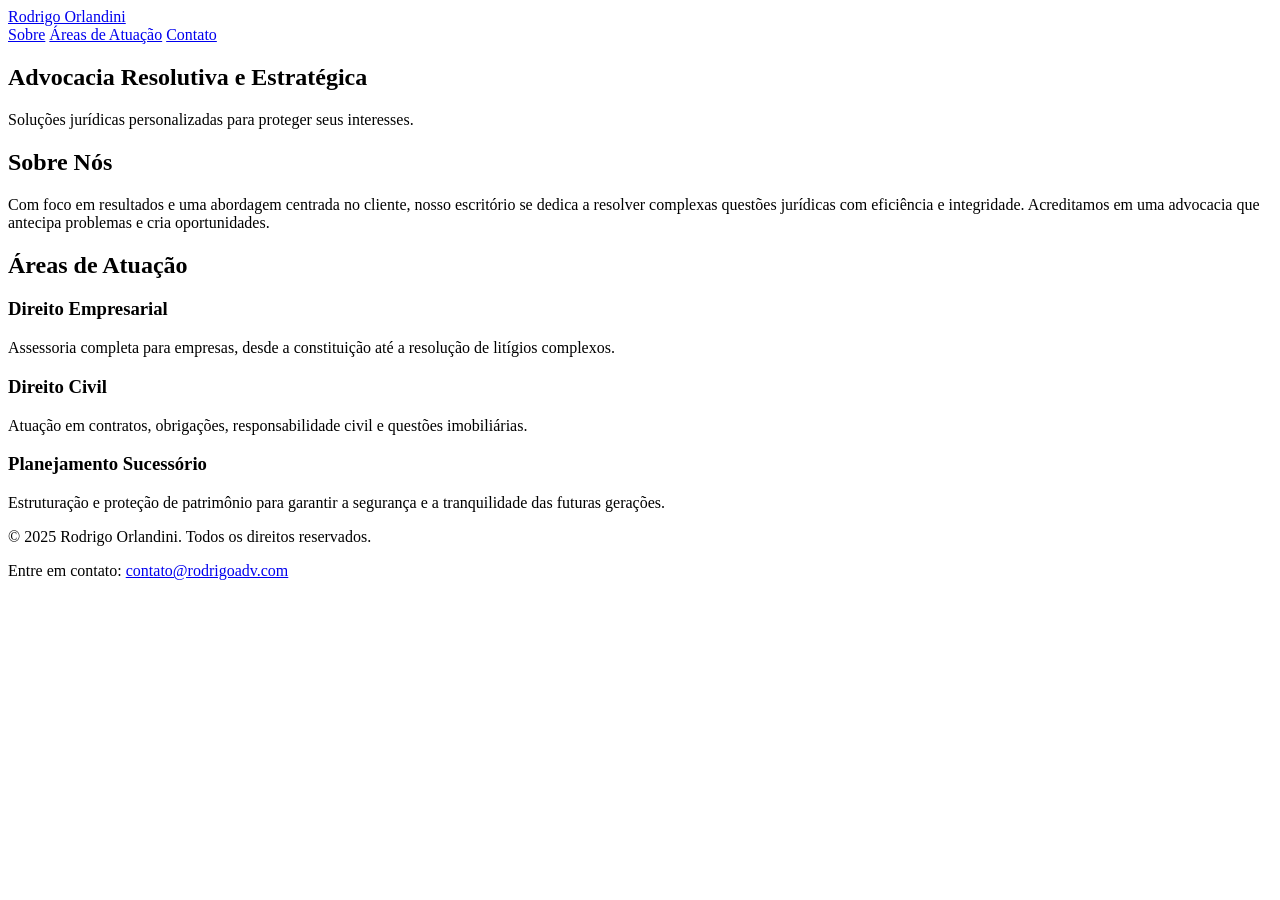
==== index.html @ 46309e1f "Versão 2.0: Novo site profissional estático" ====
<!DOCTYPE html>
<html lang="pt-BR">
<head>
    <meta charset="UTF-8">
    <meta name="viewport" content="width=device-width, initial-scale=1.0">
    <title>Rodrigo Orlandini - Advocacia Resolutiva</title>
    <link rel="preconnect" href="https://fonts.googleapis.com">
    <link rel="preconnect" href="https://fonts.gstatic.com" crossorigin>
    <link href="https://fonts.googleapis.com/css2?family=Lora:wght@400;700&family=Open+Sans:wght@400;600&display=swap" rel="stylesheet">
    <link rel="stylesheet" href="style.css">
</head>
<body>

    <header class="header">
        <div class="container">
            <a href="#" class="logo">Rodrigo Orlandini</a>
            <nav class="main-nav">
                <a href="#sobre">Sobre</a>
                <a href="#areas">Áreas de Atuação</a>
                <a href="#contato">Contato</a>
            </nav>
        </div>
    </header>

    <main>
        <section class="hero">
            <div class="container">
                <h1>Advocacia Resolutiva e Estratégica</h1>
                <p>Soluções jurídicas personalizadas para proteger seus interesses.</p>
            </div>
        </section>

        <section id="sobre" class="content-section">
            <div class="container">
                <h2>Sobre Nós</h2>
                <p>Com foco em resultados e uma abordagem centrada no cliente, nosso escritório se dedica a resolver complexas questões jurídicas com eficiência e integridade. Acreditamos em uma advocacia que antecipa problemas e cria oportunidades.</p>
            </div>
        </section>

        <section id="areas" class="content-section bg-light">
            <div class="container">
                <h2>Áreas de Atuação</h2>
                <div class="card-container">
                    <div class="card">
                        <h3>Direito Empresarial</h3>
                        <p>Assessoria completa para empresas, desde a constituição até a resolução de litígios complexos.</p>
                    </div>
                    <div class="card">
                        <h3>Direito Civil</h3>
                        <p>Atuação em contratos, obrigações, responsabilidade civil e questões imobiliárias.</p>
                    </div>
                    <div class="card">
                        <h3>Planejamento Sucessório</h3>
                        <p>Estruturação e proteção de patrimônio para garantir a segurança e a tranquilidade das futuras gerações.</p>
                    </div>
                </div>
            </div>
        </section>
    </main>

    <footer id="contato" class="footer">
        <div class="container">
            <p>&copy; 2025 Rodrigo Orlandini. Todos os direitos reservados.</p>
            <p>Entre em contato: <a href="mailto:contato@rodrigoadv.com">contato@rodrigoadv.com</a></p>
        </div>
    </footer>

    <script src="script.js"></script>
</body>
</html>
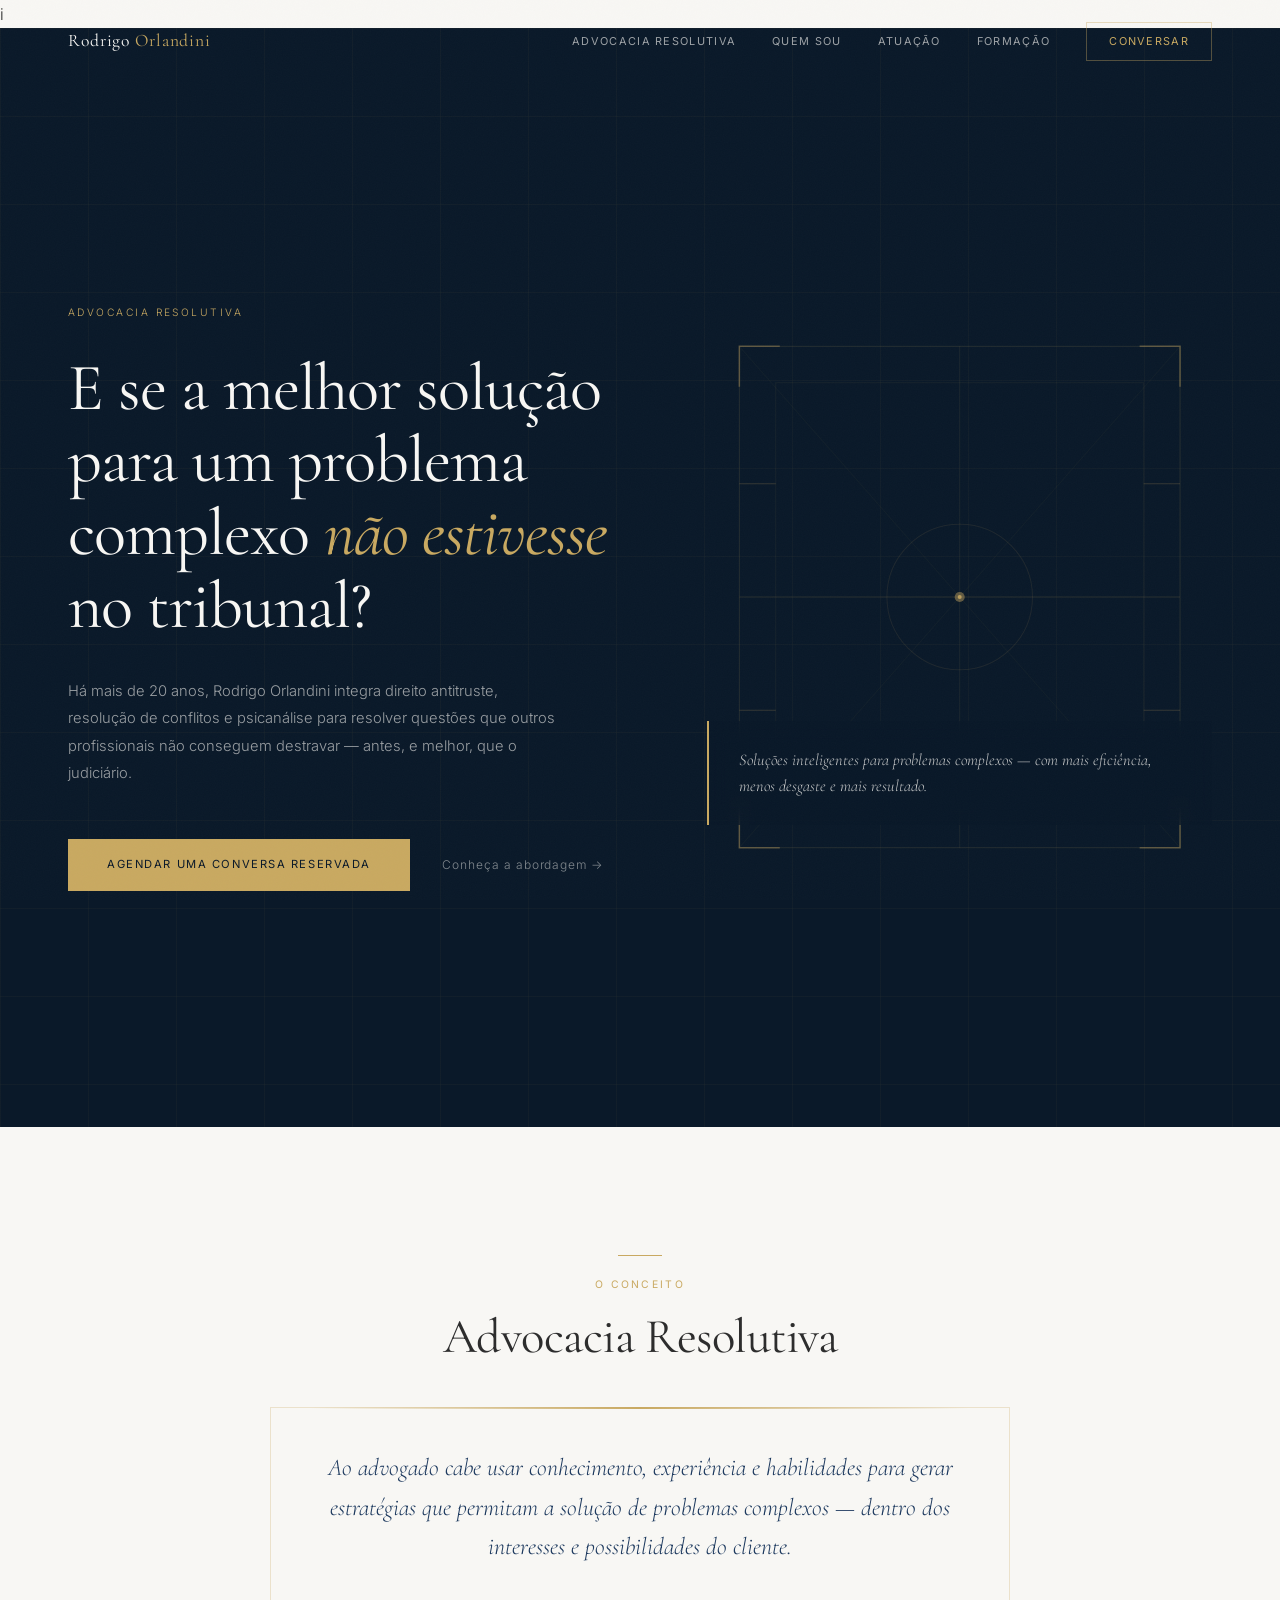
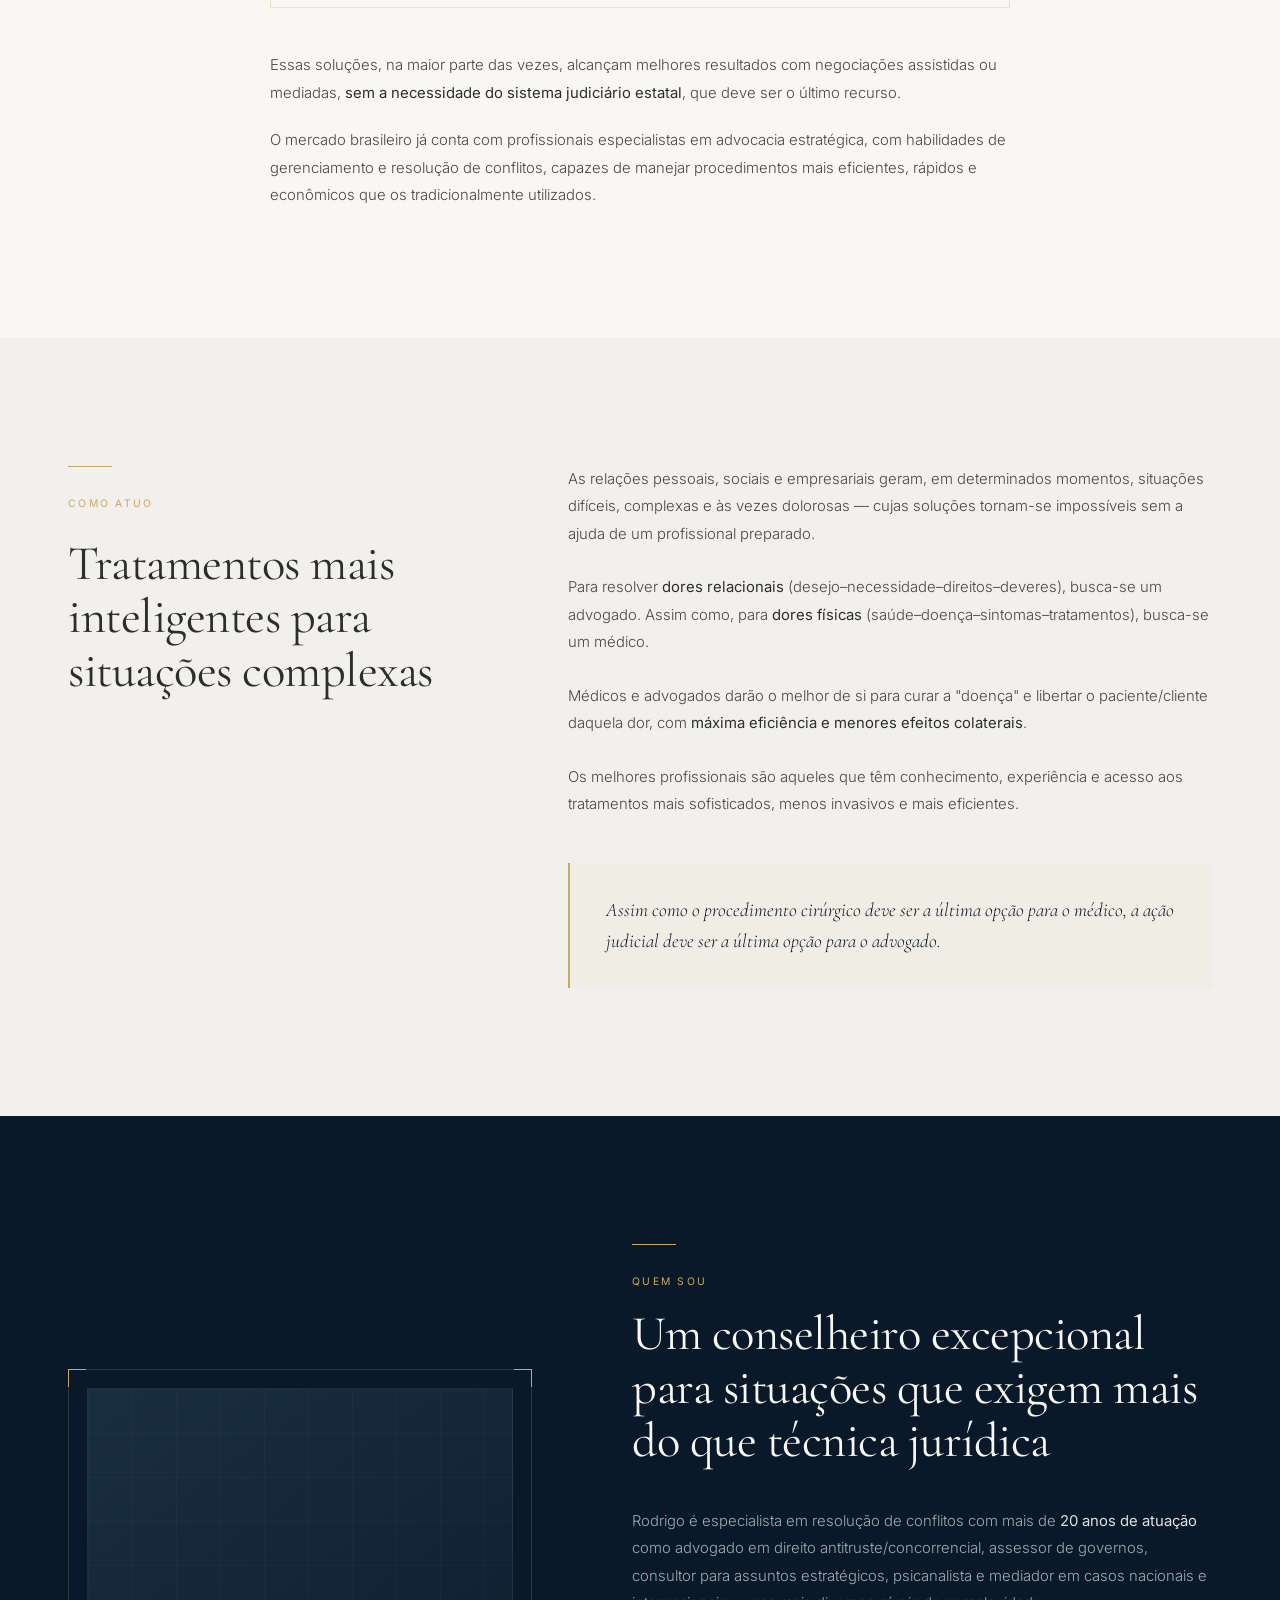
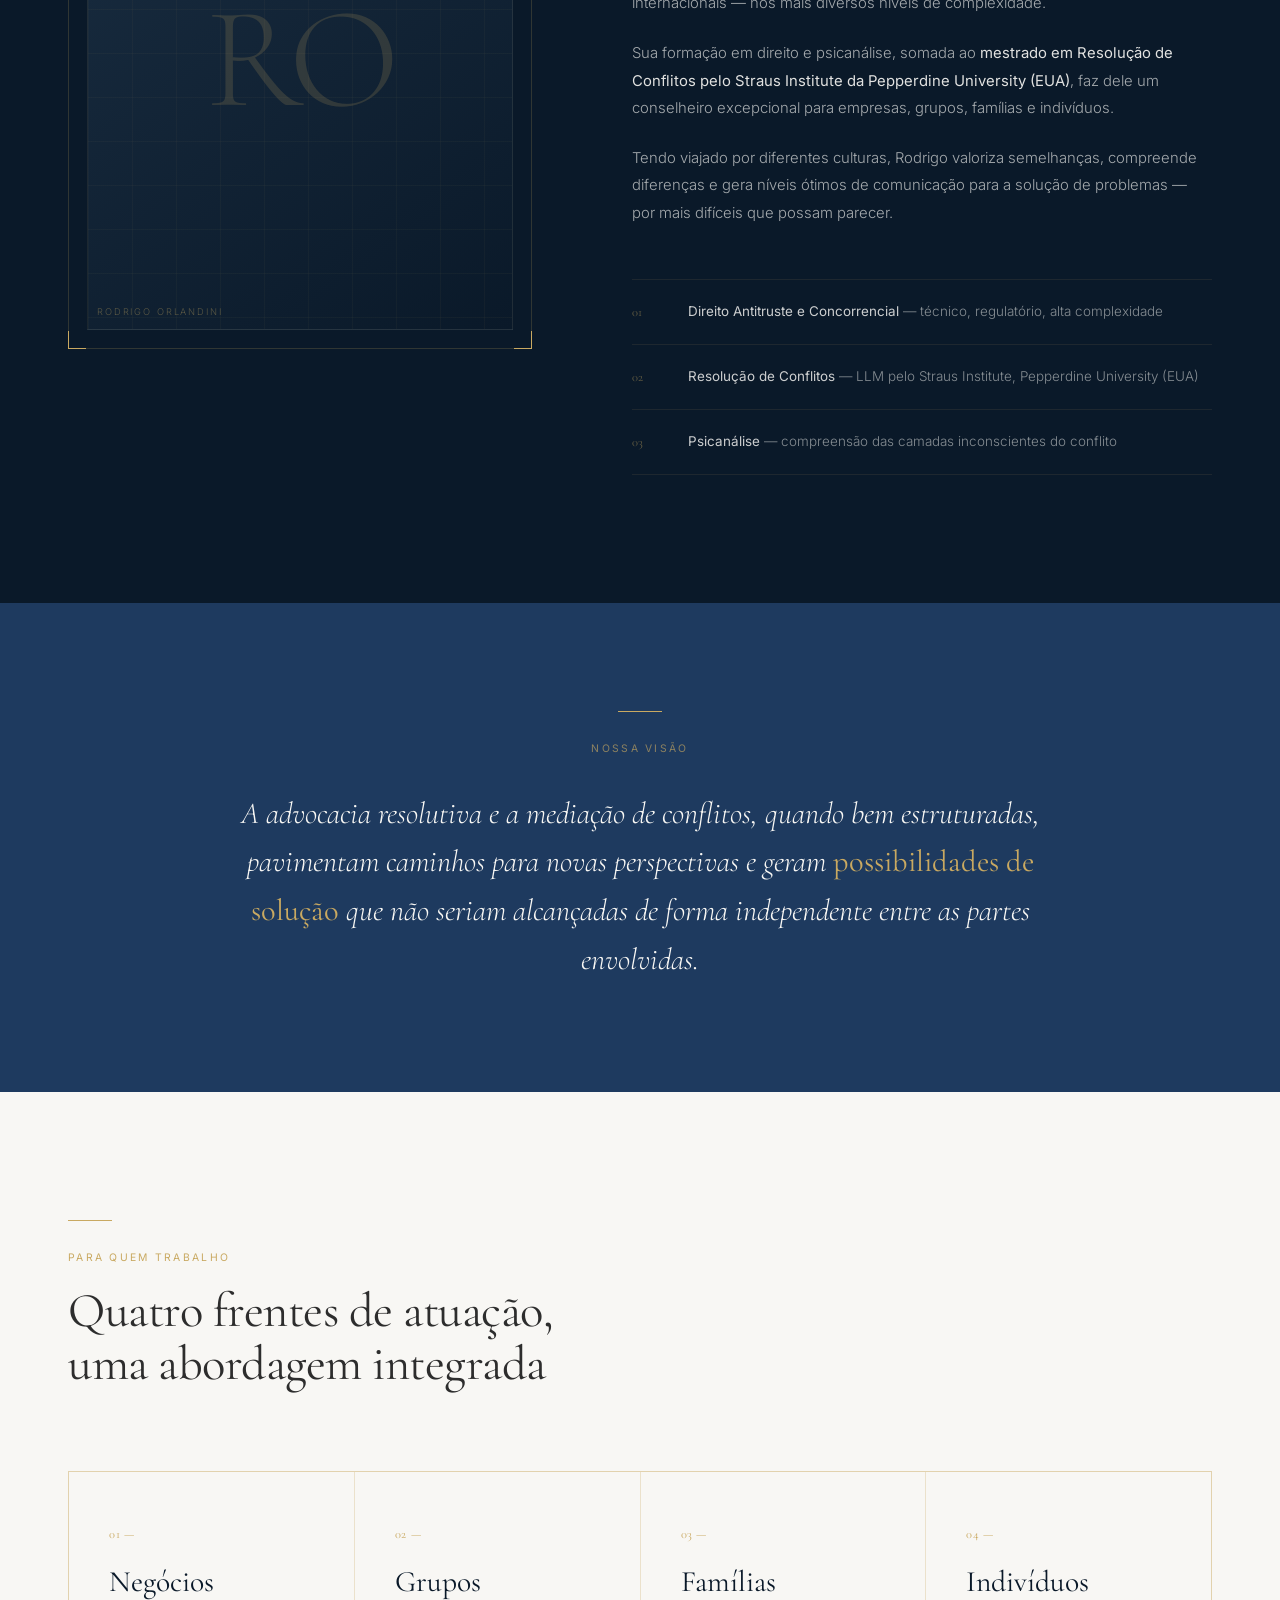
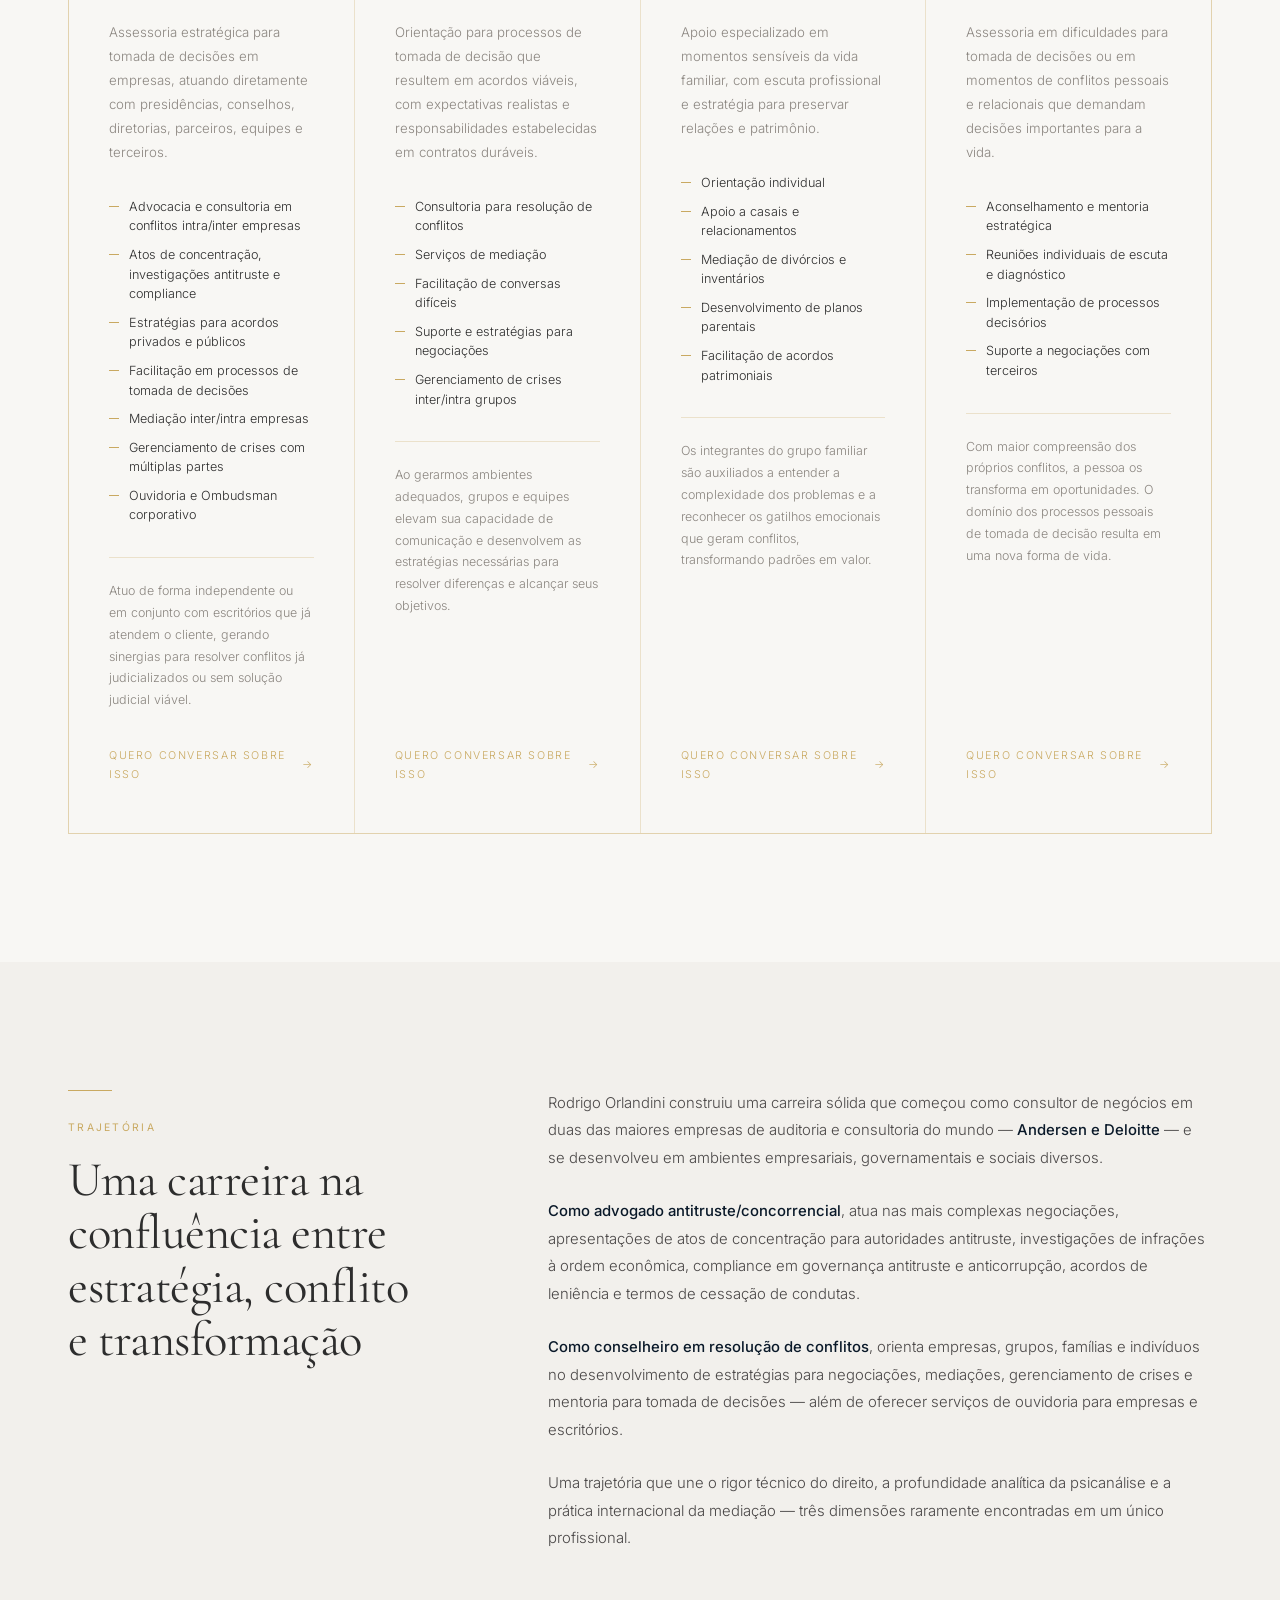
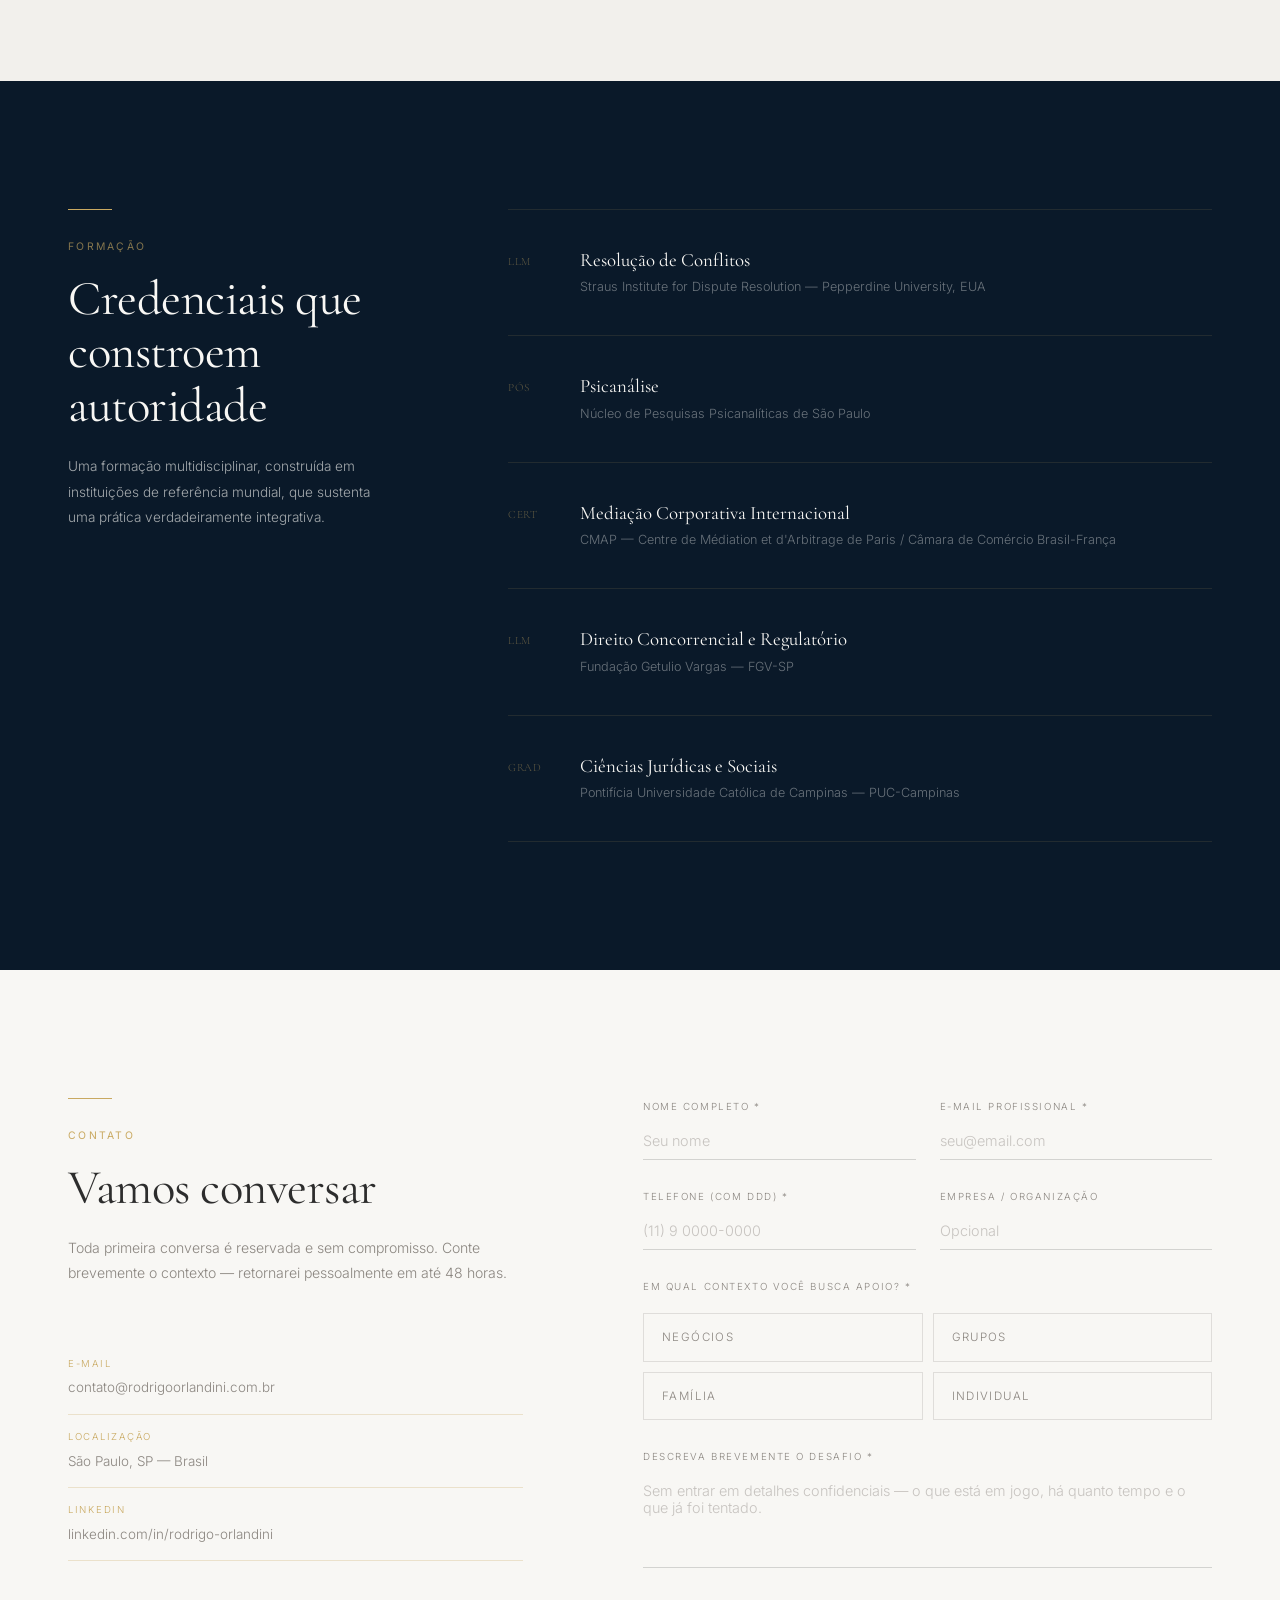
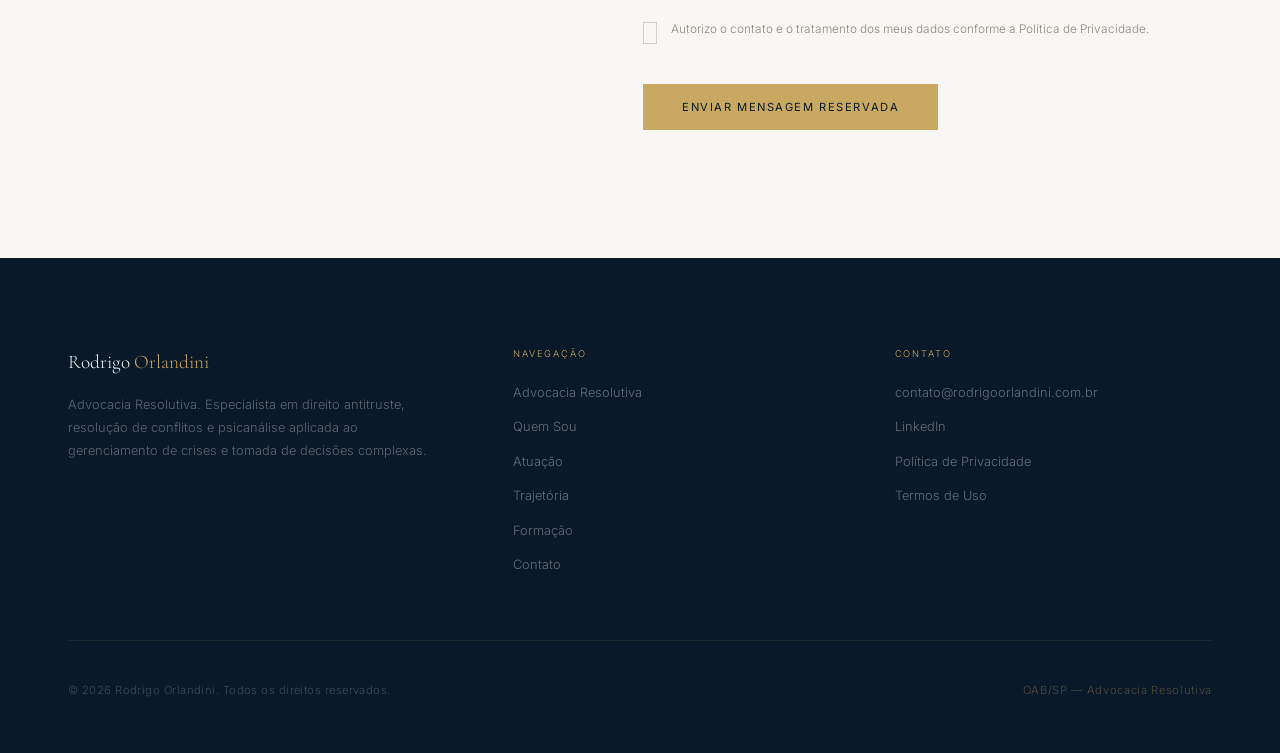
==== commit 3e9a67df: "Update and rename" ====
--- a/index.html
+++ b/index.html
@@ -1,70 +1,1545 @@
-<!DOCTYPE html>
+i<!DOCTYPE html>
 <html lang="pt-BR">
 <head>
-    <meta charset="UTF-8">
-    <meta name="viewport" content="width=device-width, initial-scale=1.0">
-    <title>Rodrigo Orlandini - Advocacia Resolutiva</title>
-    <link rel="preconnect" href="https://fonts.googleapis.com">
-    <link rel="preconnect" href="https://fonts.gstatic.com" crossorigin>
-    <link href="https://fonts.googleapis.com/css2?family=Lora:wght@400;700&family=Open+Sans:wght@400;600&display=swap" rel="stylesheet">
-    <link rel="stylesheet" href="style.css">
+  <meta charset="UTF-8" />
+  <meta name="viewport" content="width=device-width, initial-scale=1.0" />
+  <title>Rodrigo Orlandini — Advocacia Resolutiva</title>
+  <meta name="description" content="Rodrigo Orlandini integra direito antitruste, resolução de conflitos e psicanálise para resolver questões complexas — antes e melhor que o judiciário." />
+  <meta property="og:title" content="Rodrigo Orlandini — Advocacia Resolutiva" />
+  <meta property="og:description" content="Soluções inteligentes para problemas complexos — antes do judiciário, com mais eficiência, menos desgaste e mais resultado." />
+  <meta property="og:type" content="website" />
+
+  <!-- Google Fonts — Cormorant Garamond (display) + Inter (body) -->
+  <link rel="preconnect" href="https://fonts.googleapis.com" />
+  <link rel="preconnect" href="https://fonts.gstatic.com" crossorigin />
+  <link href="https://fonts.googleapis.com/css2?family=Cormorant+Garamond:ital,wght@0,300;0,400;0,500;0,600;1,300;1,400;1,500&family=Inter:wght@300;400;500&display=swap" rel="stylesheet" />
+
+  <style>
+    /* ─── TOKENS ──────────────────────────────────────────────────── */
+    :root {
+      --navy:       #0A1929;
+      --navy-mid:   #1E3A5F;
+      --navy-light: #22405a;
+      --gold:       #C9A961;
+      --gold-dim:   rgba(201,169,97,0.15);
+      --gold-border:rgba(201,169,97,0.28);
+      --off-white:  #F8F7F4;
+      --warm-white: #F2F0EC;
+      --charcoal:   #2D2D2D;
+      --ink:        #1a1a1a;
+      --stone:      #8B8680;
+      --ease:       cubic-bezier(0.25, 0.46, 0.45, 0.94);
+      --serif:      'Cormorant Garamond', 'Adobe Garamond Pro', Georgia, serif;
+      --sans:       'Inter', system-ui, -apple-system, sans-serif;
+    }
+
+    /* ─── RESET ───────────────────────────────────────────────────── */
+    *, *::before, *::after { box-sizing: border-box; margin: 0; padding: 0; }
+    html { scroll-behavior: smooth; }
+    body {
+      font-family: var(--sans);
+      font-weight: 300;
+      color: var(--charcoal);
+      background: var(--off-white);
+      line-height: 1.75;
+      -webkit-font-smoothing: antialiased;
+      -moz-osx-font-smoothing: grayscale;
+      overflow-x: hidden;
+    }
+
+    /* ─── FILM GRAIN OVERLAY ──────────────────────────────────────── */
+    body::after {
+      content: '';
+      position: fixed;
+      inset: 0;
+      pointer-events: none;
+      z-index: 9998;
+      opacity: 0.022;
+      background-image: url("data:image/svg+xml,%3Csvg xmlns='http://www.w3.org/2000/svg' width='300' height='300'%3E%3Cfilter id='n'%3E%3CfeTurbulence type='fractalNoise' baseFrequency='0.85' numOctaves='4' stitchTiles='stitch'/%3E%3C/filter%3E%3Crect width='100%25' height='100%25' filter='url(%23n)'/%3E%3C/svg%3E");
+      background-size: 300px 300px;
+    }
+
+    /* ─── LAYOUT UTILS ────────────────────────────────────────────── */
+    .container { max-width: 1240px; margin: 0 auto; padding: 0 48px; }
+    @media (max-width: 768px) { .container { padding: 0 28px; } }
+    @media (max-width: 480px) { .container { padding: 0 20px; } }
+
+    /* ─── SCROLL REVEAL ───────────────────────────────────────────── */
+    .r {
+      opacity: 0;
+      transform: translateY(32px);
+      transition: opacity 0.75s var(--ease), transform 0.75s var(--ease);
+    }
+    .r.v { opacity: 1; transform: none; }
+    .d1 { transition-delay: 0.10s; }
+    .d2 { transition-delay: 0.20s; }
+    .d3 { transition-delay: 0.30s; }
+    .d4 { transition-delay: 0.42s; }
+
+    /* ─── TYPOGRAPHY PRIMITIVES ───────────────────────────────────── */
+    .label {
+      font-family: var(--sans);
+      font-size: 0.65rem;
+      font-weight: 400;
+      letter-spacing: 0.22em;
+      text-transform: uppercase;
+      color: var(--gold);
+    }
+
+    .display {
+      font-family: var(--serif);
+      font-weight: 400;
+      line-height: 1.10;
+      letter-spacing: -0.01em;
+      color: var(--charcoal);
+    }
+
+    .display--xl  { font-size: clamp(2.8rem, 5.5vw, 4.6rem); }
+    .display--lg  { font-size: clamp(2.1rem, 3.8vw, 3.4rem); }
+    .display--md  { font-size: clamp(1.5rem, 2.5vw, 2.2rem); }
+
+    .display--light { color: var(--off-white); }
+    .display--gold  { color: var(--gold); }
+
+    .body {
+      font-family: var(--sans);
+      font-size: 0.93rem;
+      font-weight: 300;
+      line-height: 1.85;
+      color: #4a4747;
+    }
+
+    .body--light { color: rgba(248,247,244,0.65); }
+    .body strong  { color: var(--charcoal); font-weight: 400; }
+    .body--light strong { color: rgba(248,247,244,0.9); font-weight: 400; }
+
+    /* Gold rule */
+    .rule {
+      display: block;
+      width: 44px;
+      height: 1px;
+      background: var(--gold);
+      margin-bottom: 28px;
+    }
+    .rule--center { margin-inline: auto; }
+
+    /* ─── BUTTONS ─────────────────────────────────────────────────── */
+    .btn {
+      display: inline-block;
+      font-family: var(--sans);
+      font-size: 0.7rem;
+      font-weight: 400;
+      letter-spacing: 0.14em;
+      text-transform: uppercase;
+      text-decoration: none;
+      padding: 15px 38px;
+      border: 1px solid var(--gold);
+      color: var(--gold);
+      background: transparent;
+      cursor: pointer;
+      transition: background 0.35s var(--ease), color 0.35s var(--ease);
+      white-space: nowrap;
+    }
+    .btn:hover, .btn:focus { background: var(--gold); color: var(--navy); outline: none; }
+    .btn--fill { background: var(--gold); color: var(--navy); }
+    .btn--fill:hover { background: transparent; color: var(--gold); }
+
+    .ghost-link {
+      font-family: var(--sans);
+      font-size: 0.75rem;
+      letter-spacing: 0.08em;
+      color: rgba(248,247,244,0.5);
+      text-decoration: none;
+      border-bottom: 1px solid transparent;
+      transition: color 0.3s, border-color 0.3s;
+    }
+    .ghost-link:hover { color: var(--gold); border-color: var(--gold); }
+
+    /* ─── HEADER ──────────────────────────────────────────────────── */
+    #hdr {
+      position: fixed;
+      inset: 0 0 auto;
+      z-index: 200;
+      padding: 22px 0;
+      transition: background 0.5s var(--ease), padding 0.4s var(--ease);
+    }
+    #hdr.s {
+      background: rgba(8, 20, 34, 0.93);
+      backdrop-filter: blur(16px) saturate(1.4);
+      -webkit-backdrop-filter: blur(16px) saturate(1.4);
+      padding: 14px 0;
+      border-bottom: 1px solid rgba(201,169,97,0.08);
+    }
+    #hdr .container { display: flex; align-items: center; justify-content: space-between; gap: 32px; }
+
+    .logo {
+      font-family: var(--serif);
+      font-size: 1.1rem;
+      font-weight: 400;
+      letter-spacing: 0.05em;
+      color: var(--off-white);
+      text-decoration: none;
+      flex-shrink: 0;
+    }
+    .logo em { font-style: normal; color: var(--gold); }
+
+    nav { display: flex; align-items: center; gap: 36px; }
+    nav a {
+      font-family: var(--sans);
+      font-size: 0.68rem;
+      font-weight: 400;
+      letter-spacing: 0.12em;
+      text-transform: uppercase;
+      color: rgba(248,247,244,0.62);
+      text-decoration: none;
+      transition: color 0.3s;
+    }
+    nav a:hover { color: var(--off-white); }
+
+    .hdr-cta {
+      font-family: var(--sans);
+      font-size: 0.68rem;
+      letter-spacing: 0.12em;
+      text-transform: uppercase;
+      color: var(--gold);
+      text-decoration: none;
+      border: 1px solid rgba(201,169,97,0.38);
+      padding: 9px 22px;
+      transition: background 0.3s, color 0.3s;
+      white-space: nowrap;
+    }
+    .hdr-cta:hover { background: var(--gold); color: var(--navy); }
+
+    .hamburger { display: none; flex-direction: column; gap: 5px; cursor: pointer; background: none; border: none; padding: 4px; }
+    .hamburger span { display: block; width: 22px; height: 1px; background: rgba(248,247,244,0.8); transition: 0.3s; }
+
+    @media (max-width: 960px) {
+      .hamburger { display: flex; }
+      nav {
+        display: none;
+        position: absolute;
+        top: 100%;
+        left: 0; right: 0;
+        background: rgba(8,20,34,0.97);
+        backdrop-filter: blur(12px);
+        flex-direction: column;
+        align-items: flex-start;
+        padding: 36px 48px 40px;
+        gap: 24px;
+        border-bottom: 1px solid rgba(201,169,97,0.10);
+      }
+      nav.open { display: flex; }
+      .hdr-cta { display: none; }
+      nav a { font-size: 0.8rem; color: rgba(248,247,244,0.75); }
+    }
+    @media (max-width: 480px) { nav { padding: 32px 24px 36px; } }
+
+    /* ─── HERO ────────────────────────────────────────────────────── */
+    #hero {
+      min-height: 100dvh;
+      background-color: var(--navy);
+      background-image: url("https://photoshop-api.adobe.io/v2/short-url/urn:aaid:ps:US:3a924ac1-268b-4cf8-a818-84bebd75f367");
+      background-size: cover;
+      background-position: center 30%;
+      position: relative;
+      display: flex;
+      align-items: center;
+    }
+
+    /* Deep overlay so text always reads cleanly */
+    #hero::before {
+      content: '';
+      position: absolute;
+      inset: 0;
+      background: linear-gradient(
+        105deg,
+        rgba(10,25,41,0.92) 0%,
+        rgba(10,25,41,0.72) 55%,
+        rgba(10,25,41,0.50) 100%
+      );
+    }
+
+    /* Grid lines — subtle geometric texture */
+    #hero::after {
+      content: '';
+      position: absolute;
+      inset: 0;
+      pointer-events: none;
+      background-image:
+        linear-gradient(to right,  rgba(201,169,97,0.04) 1px, transparent 1px),
+        linear-gradient(to bottom, rgba(201,169,97,0.04) 1px, transparent 1px);
+      background-size: 88px 88px;
+    }
+
+    .hero-wrap {
+      position: relative;
+      z-index: 2;
+      width: 100%;
+      padding: 148px 0 108px;
+      display: grid;
+      grid-template-columns: 1.05fr 0.95fr;
+      gap: 80px;
+      align-items: center;
+    }
+
+    .hero-eyebrow {
+      font-family: var(--sans);
+      font-size: 0.64rem;
+      letter-spacing: 0.24em;
+      text-transform: uppercase;
+      color: var(--gold);
+      margin-bottom: 30px;
+    }
+
+    .hero-h1 {
+      font-family: var(--serif);
+      font-size: clamp(2.7rem, 5.2vw, 4.4rem);
+      font-weight: 400;
+      line-height: 1.09;
+      color: var(--off-white);
+      margin-bottom: 36px;
+      letter-spacing: -0.015em;
+    }
+    .hero-h1 em { font-style: italic; color: var(--gold); }
+
+    .hero-sub {
+      font-size: 0.92rem;
+      line-height: 1.85;
+      color: rgba(248,247,244,0.60);
+      max-width: 500px;
+      margin-bottom: 52px;
+    }
+
+    .hero-actions { display: flex; align-items: center; gap: 32px; flex-wrap: wrap; }
+
+    /* Right panel — abstract geometric */
+    .hero-panel {
+      position: relative;
+      height: 560px;
+      display: flex;
+      align-items: center;
+      justify-content: center;
+    }
+
+    .hero-geo svg { width: 100%; height: 100%; }
+
+    .hero-aside {
+      position: absolute;
+      bottom: 52px;
+      left: 0; right: 0;
+      padding: 26px 30px;
+      border-left: 2px solid var(--gold);
+      background: rgba(10,25,41,0.55);
+      backdrop-filter: blur(10px);
+      -webkit-backdrop-filter: blur(10px);
+    }
+
+    .hero-aside p {
+      font-family: var(--serif);
+      font-size: 1.02rem;
+      font-style: italic;
+      font-weight: 300;
+      color: rgba(248,247,244,0.78);
+      line-height: 1.6;
+    }
+
+    @media (max-width: 960px) {
+      .hero-wrap { grid-template-columns: 1fr; padding: 130px 0 90px; gap: 0; }
+      .hero-panel { display: none; }
+      .hero-sub { max-width: 100%; }
+    }
+
+    /* ─── SECTIONS ────────────────────────────────────────────────── */
+    section { padding: 128px 0; }
+    @media (max-width: 768px) { section { padding: 88px 0; } }
+    @media (max-width: 480px) { section { padding: 72px 0; } }
+
+    /* ─── CONCEITO ────────────────────────────────────────────────── */
+    #conceito { background: var(--off-white); }
+
+    .conceito-body {
+      max-width: 740px;
+      margin: 0 auto;
+      text-align: center;
+    }
+
+    .conceito-body .rule { margin-bottom: 20px; }
+
+    .conceito-quote {
+      font-family: var(--serif);
+      font-size: clamp(1.15rem, 2.3vw, 1.5rem);
+      font-weight: 300;
+      font-style: italic;
+      line-height: 1.65;
+      color: var(--navy-mid);
+      margin: 44px 0;
+      padding: 40px 44px;
+      border: 1px solid var(--gold-border);
+      position: relative;
+    }
+
+    .conceito-quote::before {
+      content: '';
+      position: absolute;
+      top: -1px;
+      left: 40px; right: 40px;
+      height: 2px;
+      background: linear-gradient(to right, transparent, var(--gold), transparent);
+    }
+
+    .conceito-paras { text-align: left; }
+    .conceito-paras p + p { margin-top: 20px; }
+
+    /* ─── COMO ATUO ───────────────────────────────────────────────── */
+    #como-atuo { background: var(--warm-white); }
+
+    .atuo-grid {
+      display: grid;
+      grid-template-columns: 380px 1fr;
+      gap: 120px;
+      align-items: start;
+    }
+
+    .atuo-sticky { position: sticky; top: 128px; }
+
+    .atuo-title { margin-top: 24px; }
+
+    .atuo-paras { display: flex; flex-direction: column; gap: 26px; }
+
+    .highlight-box {
+      margin-top: 44px;
+      padding: 32px 36px;
+      border-left: 2px solid var(--gold);
+      background: rgba(201,169,97,0.05);
+    }
+
+    .highlight-box p {
+      font-family: var(--serif);
+      font-size: 1.2rem;
+      font-style: italic;
+      font-weight: 300;
+      line-height: 1.60;
+      color: var(--navy);
+    }
+
+    @media (max-width: 960px) {
+      .atuo-grid { grid-template-columns: 1fr; gap: 52px; }
+      .atuo-sticky { position: static; }
+    }
+
+    /* ─── QUEM É ──────────────────────────────────────────────────── */
+    #quem-e { background: var(--navy); overflow: hidden; }
+
+    .quem-grid {
+      display: grid;
+      grid-template-columns: 1fr 1.25fr;
+      gap: 100px;
+      align-items: center;
+    }
+
+    /* Portrait placeholder — monogram frame */
+    .portrait {
+      position: relative;
+      height: 580px;
+    }
+
+    .portrait-outer {
+      position: absolute;
+      inset: 0;
+      border: 1px solid rgba(201,169,97,0.20);
+    }
+
+    .portrait-inner {
+      position: absolute;
+      inset: 18px;
+      border: 1px solid rgba(201,169,97,0.09);
+      display: flex;
+      align-items: center;
+      justify-content: center;
+      background: linear-gradient(145deg, #1a2e42 0%, var(--navy) 100%);
+      overflow: hidden;
+    }
+
+    /* Architectural line pattern behind monogram */
+    .portrait-inner::before {
+      content: '';
+      position: absolute;
+      inset: 0;
+      background-image:
+        linear-gradient(to right,  rgba(201,169,97,0.045) 1px, transparent 1px),
+        linear-gradient(to bottom, rgba(201,169,97,0.045) 1px, transparent 1px);
+      background-size: 44px 44px;
+    }
+
+    .monogram {
+      font-family: var(--serif);
+      font-size: 9rem;
+      font-weight: 300;
+      color: rgba(201,169,97,0.18);
+      line-height: 1;
+      letter-spacing: -0.04em;
+      position: relative;
+      user-select: none;
+    }
+
+    .portrait-caption {
+      position: absolute;
+      bottom: 28px;
+      left: 28px;
+      font-family: var(--sans);
+      font-size: 0.58rem;
+      letter-spacing: 0.20em;
+      text-transform: uppercase;
+      color: rgba(201,169,97,0.40);
+    }
+
+    /* Corner accent marks */
+    .corner { position: absolute; width: 18px; height: 18px; }
+    .corner--tl { top: -1px; left: -1px; border-top: 1.5px solid var(--gold); border-left: 1.5px solid var(--gold); }
+    .corner--tr { top: -1px; right: -1px; border-top: 1.5px solid var(--gold); border-right: 1.5px solid var(--gold); }
+    .corner--bl { bottom: -1px; left: -1px; border-bottom: 1.5px solid var(--gold); border-left: 1.5px solid var(--gold); }
+    .corner--br { bottom: -1px; right: -1px; border-bottom: 1.5px solid var(--gold); border-right: 1.5px solid var(--gold); }
+
+    .quem-text { }
+    .quem-body { margin-top: 40px; display: flex; flex-direction: column; gap: 22px; }
+
+    .pillars {
+      margin-top: 52px;
+      display: flex;
+      flex-direction: column;
+    }
+
+    .pillar {
+      display: grid;
+      grid-template-columns: 36px 1fr;
+      gap: 20px;
+      align-items: start;
+      padding: 20px 0;
+      border-bottom: 1px solid rgba(201,169,97,0.10);
+    }
+    .pillar:first-child { border-top: 1px solid rgba(201,169,97,0.10); }
+
+    .pillar-num {
+      font-family: var(--serif);
+      font-size: 0.78rem;
+      color: rgba(201,169,97,0.55);
+      padding-top: 2px;
+    }
+
+    .pillar-text {
+      font-family: var(--sans);
+      font-size: 0.84rem;
+      font-weight: 300;
+      line-height: 1.65;
+      color: rgba(248,247,244,0.52);
+    }
+    .pillar-text strong { color: rgba(248,247,244,0.82); font-weight: 400; }
+
+    @media (max-width: 960px) {
+      .quem-grid { grid-template-columns: 1fr; gap: 60px; }
+      .portrait { height: 340px; }
+    }
+
+    /* ─── VISÃO ───────────────────────────────────────────────────── */
+    #visao {
+      background: var(--navy-mid);
+      padding: 108px 0;
+    }
+
+    .visao-wrap {
+      max-width: 860px;
+      margin: 0 auto;
+      text-align: center;
+    }
+
+    .visao-quote {
+      font-family: var(--serif);
+      font-size: clamp(1.35rem, 2.6vw, 1.9rem);
+      font-weight: 300;
+      font-style: italic;
+      line-height: 1.60;
+      color: var(--off-white);
+      margin-top: 32px;
+    }
+
+    .visao-quote strong { color: var(--gold); font-style: normal; font-weight: 400; }
+
+    /* ─── ATUAÇÃO ─────────────────────────────────────────────────── */
+    #atuacao { background: var(--off-white); }
+
+    .atuacao-hd { margin-bottom: 80px; }
+
+    .cards {
+      display: grid;
+      grid-template-columns: repeat(4, 1fr);
+      gap: 1px;
+      background: var(--gold-border);
+      border: 1px solid var(--gold-border);
+    }
+
+    @media (max-width: 1100px) { .cards { grid-template-columns: repeat(2, 1fr); } }
+    @media (max-width:  600px) { .cards { grid-template-columns: 1fr; } }
+
+    .card {
+      background: var(--off-white);
+      padding: 52px 40px 48px;
+      display: flex;
+      flex-direction: column;
+      transition: background 0.35s var(--ease);
+    }
+    .card:hover { background: #E9E6E0; }
+
+    .card-n {
+      font-family: var(--serif);
+      font-size: 0.78rem;
+      font-weight: 400;
+      color: var(--gold);
+      letter-spacing: 0.05em;
+      margin-bottom: 20px;
+    }
+
+    .card-title {
+      font-family: var(--serif);
+      font-size: 1.85rem;
+      font-weight: 400;
+      color: var(--navy);
+      line-height: 1.15;
+      margin-bottom: 22px;
+    }
+
+    .card-lead {
+      font-size: 0.83rem;
+      line-height: 1.80;
+      color: var(--stone);
+      margin-bottom: 32px;
+    }
+
+    .services {
+      list-style: none;
+      display: flex;
+      flex-direction: column;
+      gap: 9px;
+      margin-bottom: 32px;
+    }
+
+    .services li {
+      font-size: 0.79rem;
+      line-height: 1.55;
+      color: var(--charcoal);
+      padding-left: 20px;
+      position: relative;
+    }
+
+    .services li::before {
+      content: '';
+      position: absolute;
+      left: 0;
+      top: 9px;
+      width: 10px;
+      height: 1px;
+      background: var(--gold);
+    }
+
+    .card-close {
+      font-size: 0.78rem;
+      line-height: 1.75;
+      color: var(--stone);
+      padding-top: 22px;
+      border-top: 1px solid var(--gold-border);
+      margin-bottom: 36px;
+    }
+
+    .card-link {
+      font-family: var(--sans);
+      font-size: 0.67rem;
+      letter-spacing: 0.15em;
+      text-transform: uppercase;
+      color: var(--gold);
+      text-decoration: none;
+      margin-top: auto;
+      display: inline-flex;
+      align-items: center;
+      gap: 8px;
+      transition: gap 0.3s var(--ease);
+    }
+    .card-link::after { content: '→'; transition: transform 0.3s; }
+    .card-link:hover { gap: 14px; }
+
+    /* ─── TRAJETÓRIA ──────────────────────────────────────────────── */
+    #trajetoria { background: var(--warm-white); }
+
+    .traj-grid {
+      display: grid;
+      grid-template-columns: 360px 1fr;
+      gap: 120px;
+      align-items: start;
+    }
+
+    .traj-sticky { position: sticky; top: 128px; }
+
+    .traj-paras { display: flex; flex-direction: column; gap: 26px; }
+    .traj-paras p strong { color: var(--navy); font-weight: 500; }
+
+    @media (max-width: 960px) {
+      .traj-grid { grid-template-columns: 1fr; gap: 52px; }
+      .traj-sticky { position: static; }
+    }
+
+    /* ─── FORMAÇÃO ────────────────────────────────────────────────── */
+    #formacao { background: var(--navy); }
+
+    .formacao-grid {
+      display: grid;
+      grid-template-columns: 320px 1fr;
+      gap: 120px;
+      align-items: start;
+    }
+
+    .formacao-sticky { position: sticky; top: 128px; }
+
+    .edu-list { display: flex; flex-direction: column; }
+
+    .edu {
+      display: grid;
+      grid-template-columns: 44px 1fr;
+      gap: 28px;
+      align-items: start;
+      padding: 38px 0;
+      border-bottom: 1px solid rgba(201,169,97,0.12);
+    }
+    .edu:first-child { border-top: 1px solid rgba(201,169,97,0.12); }
+
+    .edu-abbr {
+      font-family: var(--serif);
+      font-size: 0.7rem;
+      color: rgba(201,169,97,0.45);
+      letter-spacing: 0.06em;
+      padding-top: 4px;
+      text-transform: uppercase;
+    }
+
+    .edu-deg {
+      font-family: var(--serif);
+      font-size: 1.18rem;
+      font-weight: 400;
+      color: var(--off-white);
+      line-height: 1.3;
+      margin-bottom: 6px;
+    }
+
+    .edu-inst {
+      font-family: var(--sans);
+      font-size: 0.79rem;
+      font-weight: 300;
+      color: rgba(248,247,244,0.40);
+      line-height: 1.5;
+    }
+
+    @media (max-width: 960px) {
+      .formacao-grid { grid-template-columns: 1fr; gap: 52px; }
+      .formacao-sticky { position: static; }
+    }
+
+    /* ─── CONTATO ─────────────────────────────────────────────────── */
+    #contato { background: var(--off-white); }
+
+    .contato-grid {
+      display: grid;
+      grid-template-columns: 1fr 1.25fr;
+      gap: 120px;
+      align-items: start;
+    }
+
+    .contato-sticky { position: sticky; top: 128px; }
+
+    .contato-note {
+      font-size: 0.88rem;
+      line-height: 1.8;
+      color: var(--stone);
+      margin-top: 20px;
+    }
+
+    .contact-info {
+      margin-top: 56px;
+      display: flex;
+      flex-direction: column;
+    }
+
+    .cinfo {
+      padding: 14px 0;
+      border-bottom: 1px solid var(--gold-border);
+    }
+
+    .cinfo-lbl {
+      font-family: var(--sans);
+      font-size: 0.6rem;
+      letter-spacing: 0.18em;
+      text-transform: uppercase;
+      color: var(--gold);
+      margin-bottom: 4px;
+    }
+
+    .cinfo-val {
+      font-size: 0.84rem;
+      font-weight: 300;
+      color: var(--stone);
+    }
+
+    /* Form */
+    form { display: flex; flex-direction: column; }
+
+    .frow {
+      display: grid;
+      grid-template-columns: 1fr 1fr;
+      gap: 24px;
+    }
+    @media (max-width: 600px) { .frow { grid-template-columns: 1fr; } }
+
+    .fg {
+      display: flex;
+      flex-direction: column;
+      gap: 7px;
+      margin-bottom: 28px;
+    }
+
+    label {
+      font-family: var(--sans);
+      font-size: 0.61rem;
+      letter-spacing: 0.16em;
+      text-transform: uppercase;
+      color: var(--stone);
+    }
+
+    input, textarea, select {
+      font-family: var(--sans);
+      font-size: 0.9rem;
+      font-weight: 300;
+      color: var(--charcoal);
+      background: transparent;
+      border: none;
+      border-bottom: 1px solid rgba(45,45,45,0.18);
+      padding: 10px 0;
+      outline: none;
+      width: 100%;
+      transition: border-color 0.3s var(--ease);
+      -webkit-appearance: none;
+    }
+    input:focus, textarea:focus, select:focus { border-bottom-color: var(--gold); }
+    input::placeholder, textarea::placeholder { color: rgba(139,134,128,0.45); }
+    textarea { resize: none; height: 96px; }
+
+    .ctx-label {
+      font-family: var(--sans);
+      font-size: 0.61rem;
+      letter-spacing: 0.16em;
+      text-transform: uppercase;
+      color: var(--stone);
+      margin-bottom: 18px;
+      display: block;
+    }
+
+    .radio-g {
+      display: grid;
+      grid-template-columns: repeat(2, 1fr);
+      gap: 10px;
+      margin-bottom: 28px;
+    }
+
+    .radio-opt { position: relative; }
+    .radio-opt input[type="radio"] { position: absolute; opacity: 0; width: 0; height: 0; }
+
+    .radio-opt label {
+      font-size: 0.72rem;
+      letter-spacing: 0.12em;
+      text-transform: uppercase;
+      color: var(--stone);
+      border: 1px solid rgba(139,134,128,0.22);
+      padding: 13px 18px;
+      display: block;
+      cursor: pointer;
+      transition: all 0.3s;
+    }
+
+    .radio-opt input[type="radio"]:checked + label {
+      border-color: var(--gold);
+      color: var(--gold);
+      background: var(--gold-dim);
+    }
+
+    .radio-opt label:hover { border-color: var(--gold); color: var(--gold); }
+
+    .check-wrap {
+      display: flex;
+      align-items: flex-start;
+      gap: 14px;
+      margin: 24px 0 40px;
+    }
+
+    .check-wrap input[type="checkbox"] {
+      width: 14px;
+      height: 14px;
+      border: 1px solid rgba(139,134,128,0.35);
+      flex-shrink: 0;
+      margin-top: 2px;
+      cursor: pointer;
+      accent-color: var(--gold);
+    }
+
+    .check-wrap label {
+      font-size: 0.74rem;
+      letter-spacing: 0;
+      text-transform: none;
+      color: var(--stone);
+      line-height: 1.6;
+    }
+
+    .success {
+      display: none;
+      padding: 36px;
+      border: 1px solid var(--gold-border);
+      text-align: center;
+    }
+
+    .success p {
+      font-family: var(--serif);
+      font-size: 1.1rem;
+      font-style: italic;
+      color: var(--navy);
+      line-height: 1.6;
+    }
+
+    @media (max-width: 960px) {
+      .contato-grid { grid-template-columns: 1fr; gap: 64px; }
+      .contato-sticky { position: static; }
+    }
+
+    /* ─── FOOTER ──────────────────────────────────────────────────── */
+    footer {
+      background: var(--navy);
+      padding: 88px 0 52px;
+    }
+
+    .footer-cols {
+      display: grid;
+      grid-template-columns: 1.2fr 1fr 1fr;
+      gap: 64px;
+      padding-bottom: 64px;
+      border-bottom: 1px solid rgba(201,169,97,0.10);
+      margin-bottom: 40px;
+    }
+
+    @media (max-width: 760px) { .footer-cols { grid-template-columns: 1fr; gap: 40px; } }
+
+    .footer-logo {
+      font-family: var(--serif);
+      font-size: 1.2rem;
+      color: var(--off-white);
+      margin-bottom: 14px;
+    }
+    .footer-logo em { font-style: normal; color: var(--gold); }
+
+    .footer-blurb {
+      font-size: 0.8rem;
+      line-height: 1.80;
+      color: rgba(248,247,244,0.35);
+    }
+
+    .ft-head {
+      font-family: var(--sans);
+      font-size: 0.58rem;
+      letter-spacing: 0.20em;
+      text-transform: uppercase;
+      color: var(--gold);
+      margin-bottom: 20px;
+    }
+
+    .ft-links { display: flex; flex-direction: column; gap: 12px; }
+    .ft-links a {
+      font-size: 0.8rem;
+      font-weight: 300;
+      color: rgba(248,247,244,0.38);
+      text-decoration: none;
+      transition: color 0.3s;
+    }
+    .ft-links a:hover { color: rgba(248,247,244,0.82); }
+
+    .footer-bar {
+      display: flex;
+      justify-content: space-between;
+      align-items: center;
+      flex-wrap: wrap;
+      gap: 12px;
+    }
+
+    .footer-copy {
+      font-size: 0.70rem;
+      color: rgba(248,247,244,0.22);
+      letter-spacing: 0.04em;
+    }
+
+    .footer-oab {
+      font-size: 0.70rem;
+      color: rgba(201,169,97,0.35);
+      letter-spacing: 0.06em;
+    }
+  </style>
+
+  <script type="application/ld+json">
+  {
+    "@context": "https://schema.org",
+    "@graph": [
+      {
+        "@type": "Person",
+        "name": "Rodrigo Orlandini",
+        "jobTitle": "Advogado | Mediador | Consultor em Resolução de Conflitos",
+        "description": "Especialista em direito antitruste, resolução de conflitos e psicanálise aplicada.",
+        "alumniOf": [
+          { "@type": "EducationalOrganization", "name": "Pepperdine University — Straus Institute for Dispute Resolution" },
+          { "@type": "EducationalOrganization", "name": "Fundação Getulio Vargas — FGV-SP" }
+        ],
+        "knowsAbout": ["Direito Antitruste", "Mediação", "Resolução de Conflitos", "Psicanálise", "Advocacia Resolutiva"]
+      },
+      {
+        "@type": "LegalService",
+        "name": "Rodrigo Orlandini — Advocacia Resolutiva",
+        "description": "Advocacia Resolutiva: soluções inteligentes para conflitos e questões jurídicas complexas antes do judiciário.",
+        "url": "https://rodrigoorlandini.com.br",
+        "areaServed": "BR",
+        "serviceType": ["Advocacia Antitruste", "Mediação", "Resolução de Conflitos", "Consultoria Jurídica Estratégica"]
+      }
+    ]
+  }
+  </script>
 </head>
+
 <body>
 
-    <header class="header">
-        <div class="container">
-            <a href="#" class="logo">Rodrigo Orlandini</a>
-            <nav class="main-nav">
-                <a href="#sobre">Sobre</a>
-                <a href="#areas">Áreas de Atuação</a>
-                <a href="#contato">Contato</a>
-            </nav>
-        </div>
-    </header>
-
-    <main>
-        <section class="hero">
-            <div class="container">
-                <h1>Advocacia Resolutiva e Estratégica</h1>
-                <p>Soluções jurídicas personalizadas para proteger seus interesses.</p>
-            </div>
-        </section>
-
-        <section id="sobre" class="content-section">
-            <div class="container">
-                <h2>Sobre Nós</h2>
-                <p>Com foco em resultados e uma abordagem centrada no cliente, nosso escritório se dedica a resolver complexas questões jurídicas com eficiência e integridade. Acreditamos em uma advocacia que antecipa problemas e cria oportunidades.</p>
-            </div>
-        </section>
-
-        <section id="areas" class="content-section bg-light">
-            <div class="container">
-                <h2>Áreas de Atuação</h2>
-                <div class="card-container">
-                    <div class="card">
-                        <h3>Direito Empresarial</h3>
-                        <p>Assessoria completa para empresas, desde a constituição até a resolução de litígios complexos.</p>
-                    </div>
-                    <div class="card">
-                        <h3>Direito Civil</h3>
-                        <p>Atuação em contratos, obrigações, responsabilidade civil e questões imobiliárias.</p>
-                    </div>
-                    <div class="card">
-                        <h3>Planejamento Sucessório</h3>
-                        <p>Estruturação e proteção de patrimônio para garantir a segurança e a tranquilidade das futuras gerações.</p>
-                    </div>
+  <!-- ════════════════════════ HEADER ════════════════════════════ -->
+  <header id="hdr">
+    <div class="container">
+      <a href="#hero" class="logo">Rodrigo <em>Orlandini</em></a>
+      <button class="hamburger" id="mBtn" aria-label="Abrir menu" aria-expanded="false">
+        <span></span><span></span><span></span>
+      </button>
+      <nav id="mNav">
+        <a href="#conceito">Advocacia Resolutiva</a>
+        <a href="#quem-e">Quem Sou</a>
+        <a href="#atuacao">Atuação</a>
+        <a href="#formacao">Formação</a>
+        <a href="#contato" class="hdr-cta">Conversar</a>
+      </nav>
+    </div>
+  </header>
+
+  <!-- ════════════════════════ HERO ══════════════════════════════ -->
+  <section id="hero">
+    <div class="container">
+      <div class="hero-wrap">
+
+        <div>
+          <p class="hero-eyebrow r">Advocacia Resolutiva</p>
+          <h1 class="hero-h1 r d1">
+            E se a melhor solução para um problema complexo <em>não estivesse</em> no tribunal?
+          </h1>
+          <p class="hero-sub r d2">
+            Há mais de 20 anos, Rodrigo Orlandini integra direito antitruste, resolução de conflitos e psicanálise para resolver questões que outros profissionais não conseguem destravar — antes, e melhor, que o judiciário.
+          </p>
+          <div class="hero-actions r d3">
+            <a href="#contato" class="btn btn--fill">Agendar uma conversa reservada</a>
+            <a href="#conceito" class="ghost-link">Conheça a abordagem →</a>
+          </div>
+        </div>
+
+        <div class="hero-panel r d2">
+          <svg viewBox="0 0 500 560" fill="none" xmlns="http://www.w3.org/2000/svg" aria-hidden="true">
+            <rect x="32" y="32" width="436" height="496" stroke="rgba(201,169,97,0.14)" stroke-width="1"/>
+            <rect x="68" y="68" width="364" height="424" stroke="rgba(201,169,97,0.07)" stroke-width="1"/>
+            <line x1="32" y1="280" x2="468" y2="280" stroke="rgba(201,169,97,0.16)" stroke-width="1"/>
+            <line x1="250" y1="32" x2="250" y2="528" stroke="rgba(201,169,97,0.09)" stroke-width="1"/>
+            <circle cx="250" cy="280" r="72" stroke="rgba(201,169,97,0.10)" stroke-width="1" fill="none"/>
+            <circle cx="250" cy="280" r="5" fill="rgba(201,169,97,0.45)"/>
+            <circle cx="250" cy="280" r="2" fill="rgba(201,169,97,0.85)"/>
+            <path d="M32 72 L32 32 L72 32" stroke="rgba(201,169,97,0.38)" stroke-width="1.5" fill="none"/>
+            <path d="M428 32 L468 32 L468 72" stroke="rgba(201,169,97,0.38)" stroke-width="1.5" fill="none"/>
+            <path d="M468 488 L468 528 L428 528" stroke="rgba(201,169,97,0.38)" stroke-width="1.5" fill="none"/>
+            <path d="M72 528 L32 528 L32 488" stroke="rgba(201,169,97,0.38)" stroke-width="1.5" fill="none"/>
+            <!-- fine diagonals -->
+            <line x1="32" y1="32" x2="468" y2="528" stroke="rgba(201,169,97,0.04)" stroke-width="1"/>
+            <line x1="468" y1="32" x2="32" y2="528" stroke="rgba(201,169,97,0.04)" stroke-width="1"/>
+            <!-- horizontal tick marks -->
+            <line x1="32" y1="168" x2="68" y2="168" stroke="rgba(201,169,97,0.22)" stroke-width="1"/>
+            <line x1="432" y1="168" x2="468" y2="168" stroke="rgba(201,169,97,0.22)" stroke-width="1"/>
+            <line x1="32" y1="392" x2="68" y2="392" stroke="rgba(201,169,97,0.22)" stroke-width="1"/>
+            <line x1="432" y1="392" x2="468" y2="392" stroke="rgba(201,169,97,0.22)" stroke-width="1"/>
+          </svg>
+          <div class="hero-aside">
+            <p>Soluções inteligentes para problemas complexos — com mais eficiência, menos desgaste e mais resultado.</p>
+          </div>
+        </div>
+
+      </div>
+    </div>
+  </section>
+
+  <!-- ════════════════════════ CONCEITO ══════════════════════════ -->
+  <section id="conceito">
+    <div class="container">
+      <div class="conceito-body">
+        <span class="rule rule--center r"></span>
+        <span class="label r">O Conceito</span>
+        <h2 class="display display--lg r d1" style="margin-top: 16px;">Advocacia Resolutiva</h2>
+
+        <blockquote class="conceito-quote r d2">
+          Ao advogado cabe usar conhecimento, experiência e habilidades para gerar estratégias que permitam a solução de problemas complexos — dentro dos interesses e possibilidades do cliente.
+        </blockquote>
+
+        <div class="conceito-paras r d3">
+          <p class="body">Essas soluções, na maior parte das vezes, alcançam melhores resultados com negociações assistidas ou mediadas, <strong>sem a necessidade do sistema judiciário estatal</strong>, que deve ser o último recurso.</p>
+          <p class="body" style="margin-top: 20px;">O mercado brasileiro já conta com profissionais especialistas em advocacia estratégica, com habilidades de gerenciamento e resolução de conflitos, capazes de manejar procedimentos mais eficientes, rápidos e econômicos que os tradicionalmente utilizados.</p>
+        </div>
+      </div>
+    </div>
+  </section>
+
+  <!-- ════════════════════════ COMO ATUO ═════════════════════════ -->
+  <section id="como-atuo">
+    <div class="container">
+      <div class="atuo-grid">
+
+        <div class="atuo-sticky">
+          <span class="rule r"></span>
+          <span class="label r">Como Atuo</span>
+          <h2 class="display display--lg atuo-title r d1">Tratamentos mais inteligentes para situações complexas</h2>
+        </div>
+
+        <div>
+          <div class="atuo-paras">
+            <p class="body r">As relações pessoais, sociais e empresariais geram, em determinados momentos, situações difíceis, complexas e às vezes dolorosas — cujas soluções tornam-se impossíveis sem a ajuda de um profissional preparado.</p>
+            <p class="body r d1">Para resolver <strong>dores relacionais</strong> (desejo–necessidade–direitos–deveres), busca-se um advogado. Assim como, para <strong>dores físicas</strong> (saúde–doença–sintomas–tratamentos), busca-se um médico.</p>
+            <p class="body r d2">Médicos e advogados darão o melhor de si para curar a "doença" e libertar o paciente/cliente daquela dor, com <strong>máxima eficiência e menores efeitos colaterais</strong>.</p>
+            <p class="body r d2">Os melhores profissionais são aqueles que têm conhecimento, experiência e acesso aos tratamentos mais sofisticados, menos invasivos e mais eficientes.</p>
+          </div>
+
+          <div class="highlight-box r d3">
+            <p>Assim como o procedimento cirúrgico deve ser a última opção para o médico, a ação judicial deve ser a última opção para o advogado.</p>
+          </div>
+        </div>
+
+      </div>
+    </div>
+  </section>
+
+  <!-- ════════════════════════ QUEM É ════════════════════════════ -->
+  <section id="quem-e">
+    <div class="container">
+      <div class="quem-grid">
+
+        <div class="portrait r">
+          <div class="portrait-outer">
+            <span class="corner corner--tl"></span>
+            <span class="corner corner--tr"></span>
+            <span class="corner corner--bl"></span>
+            <span class="corner corner--br"></span>
+            <div class="portrait-inner">
+              <span class="monogram">RO</span>
+            </div>
+            <span class="portrait-caption">Rodrigo Orlandini</span>
+          </div>
+        </div>
+
+        <div class="quem-text">
+          <span class="rule r"></span>
+          <span class="label r">Quem Sou</span>
+          <h2 class="display display--lg display--light r d1" style="margin-top: 16px;">Um conselheiro excepcional para situações que exigem mais do que técnica jurídica</h2>
+
+          <div class="quem-body">
+            <p class="body body--light r d2">Rodrigo é especialista em resolução de conflitos com mais de <strong>20 anos de atuação</strong> como advogado em direito antitruste/concorrencial, assessor de governos, consultor para assuntos estratégicos, psicanalista e mediador em casos nacionais e internacionais — nos mais diversos níveis de complexidade.</p>
+            <p class="body body--light r d2">Sua formação em direito e psicanálise, somada ao <strong>mestrado em Resolução de Conflitos pelo Straus Institute da Pepperdine University (EUA)</strong>, faz dele um conselheiro excepcional para empresas, grupos, famílias e indivíduos.</p>
+            <p class="body body--light r d3">Tendo viajado por diferentes culturas, Rodrigo valoriza semelhanças, compreende diferenças e gera níveis ótimos de comunicação para a solução de problemas — por mais difíceis que possam parecer.</p>
+          </div>
+
+          <div class="pillars r d3">
+            <div class="pillar">
+              <span class="pillar-num">01</span>
+              <span class="pillar-text"><strong>Direito Antitruste e Concorrencial</strong> — técnico, regulatório, alta complexidade</span>
+            </div>
+            <div class="pillar">
+              <span class="pillar-num">02</span>
+              <span class="pillar-text"><strong>Resolução de Conflitos</strong> — LLM pelo Straus Institute, Pepperdine University (EUA)</span>
+            </div>
+            <div class="pillar">
+              <span class="pillar-num">03</span>
+              <span class="pillar-text"><strong>Psicanálise</strong> — compreensão das camadas inconscientes do conflito</span>
+            </div>
+          </div>
+        </div>
+
+      </div>
+    </div>
+  </section>
+
+  <!-- ════════════════════════ VISÃO ═════════════════════════════ -->
+  <section id="visao">
+    <div class="container">
+      <div class="visao-wrap">
+        <span class="rule rule--center r"></span>
+        <span class="label r" style="color: rgba(201,169,97,0.65);">Nossa Visão</span>
+        <blockquote class="visao-quote r d1">
+          A advocacia resolutiva e a mediação de conflitos, quando bem estruturadas, pavimentam caminhos para novas perspectivas e geram <strong>possibilidades de solução</strong> que não seriam alcançadas de forma independente entre as partes envolvidas.
+        </blockquote>
+      </div>
+    </div>
+  </section>
+
+  <!-- ════════════════════════ ATUAÇÃO ═══════════════════════════ -->
+  <section id="atuacao">
+    <div class="container">
+      <div class="atuacao-hd">
+        <span class="rule r"></span>
+        <span class="label r">Para Quem Trabalho</span>
+        <h2 class="display display--lg r d1" style="margin-top: 16px;">Quatro frentes de atuação,<br/>uma abordagem integrada</h2>
+      </div>
+
+      <div class="cards">
+
+        <!-- NEGÓCIOS -->
+        <div class="card r">
+          <span class="card-n">01 —</span>
+          <h3 class="card-title">Negócios</h3>
+          <p class="card-lead">Assessoria estratégica para tomada de decisões em empresas, atuando diretamente com presidências, conselhos, diretorias, parceiros, equipes e terceiros.</p>
+          <ul class="services">
+            <li>Advocacia e consultoria em conflitos intra/inter empresas</li>
+            <li>Atos de concentração, investigações antitruste e compliance</li>
+            <li>Estratégias para acordos privados e públicos</li>
+            <li>Facilitação em processos de tomada de decisões</li>
+            <li>Mediação inter/intra empresas</li>
+            <li>Gerenciamento de crises com múltiplas partes</li>
+            <li>Ouvidoria e Ombudsman corporativo</li>
+          </ul>
+          <p class="card-close">Atuo de forma independente ou em conjunto com escritórios que já atendem o cliente, gerando sinergias para resolver conflitos já judicializados ou sem solução judicial viável.</p>
+          <a href="#contato" class="card-link">Quero conversar sobre isso</a>
+        </div>
+
+        <!-- GRUPOS -->
+        <div class="card r d1">
+          <span class="card-n">02 —</span>
+          <h3 class="card-title">Grupos</h3>
+          <p class="card-lead">Orientação para processos de tomada de decisão que resultem em acordos viáveis, com expectativas realistas e responsabilidades estabelecidas em contratos duráveis.</p>
+          <ul class="services">
+            <li>Consultoria para resolução de conflitos</li>
+            <li>Serviços de mediação</li>
+            <li>Facilitação de conversas difíceis</li>
+            <li>Suporte e estratégias para negociações</li>
+            <li>Gerenciamento de crises inter/intra grupos</li>
+          </ul>
+          <p class="card-close">Ao gerarmos ambientes adequados, grupos e equipes elevam sua capacidade de comunicação e desenvolvem as estratégias necessárias para resolver diferenças e alcançar seus objetivos.</p>
+          <a href="#contato" class="card-link">Quero conversar sobre isso</a>
+        </div>
+
+        <!-- FAMÍLIAS -->
+        <div class="card r d2">
+          <span class="card-n">03 —</span>
+          <h3 class="card-title">Famílias</h3>
+          <p class="card-lead">Apoio especializado em momentos sensíveis da vida familiar, com escuta profissional e estratégia para preservar relações e patrimônio.</p>
+          <ul class="services">
+            <li>Orientação individual</li>
+            <li>Apoio a casais e relacionamentos</li>
+            <li>Mediação de divórcios e inventários</li>
+            <li>Desenvolvimento de planos parentais</li>
+            <li>Facilitação de acordos patrimoniais</li>
+          </ul>
+          <p class="card-close">Os integrantes do grupo familiar são auxiliados a entender a complexidade dos problemas e a reconhecer os gatilhos emocionais que geram conflitos, transformando padrões em valor.</p>
+          <a href="#contato" class="card-link">Quero conversar sobre isso</a>
+        </div>
+
+        <!-- INDIVÍDUOS -->
+        <div class="card r d3">
+          <span class="card-n">04 —</span>
+          <h3 class="card-title">Indivíduos</h3>
+          <p class="card-lead">Assessoria em dificuldades para tomada de decisões ou em momentos de conflitos pessoais e relacionais que demandam decisões importantes para a vida.</p>
+          <ul class="services">
+            <li>Aconselhamento e mentoria estratégica</li>
+            <li>Reuniões individuais de escuta e diagnóstico</li>
+            <li>Implementação de processos decisórios</li>
+            <li>Suporte a negociações com terceiros</li>
+          </ul>
+          <p class="card-close">Com maior compreensão dos próprios conflitos, a pessoa os transforma em oportunidades. O domínio dos processos pessoais de tomada de decisão resulta em uma nova forma de vida.</p>
+          <a href="#contato" class="card-link">Quero conversar sobre isso</a>
+        </div>
+
+      </div>
+    </div>
+  </section>
+
+  <!-- ════════════════════════ TRAJETÓRIA ════════════════════════ -->
+  <section id="trajetoria">
+    <div class="container">
+      <div class="traj-grid">
+
+        <div class="traj-sticky">
+          <span class="rule r"></span>
+          <span class="label r">Trajetória</span>
+          <h2 class="display display--lg r d1" style="margin-top: 16px;">Uma carreira na confluência entre estratégia, conflito e transformação</h2>
+        </div>
+
+        <div class="traj-paras">
+          <p class="body r">Rodrigo Orlandini construiu uma carreira sólida que começou como consultor de negócios em duas das maiores empresas de auditoria e consultoria do mundo — <strong>Andersen e Deloitte</strong> — e se desenvolveu em ambientes empresariais, governamentais e sociais diversos.</p>
+          <p class="body r d1"><strong>Como advogado antitruste/concorrencial</strong>, atua nas mais complexas negociações, apresentações de atos de concentração para autoridades antitruste, investigações de infrações à ordem econômica, compliance em governança antitruste e anticorrupção, acordos de leniência e termos de cessação de condutas.</p>
+          <p class="body r d2"><strong>Como conselheiro em resolução de conflitos</strong>, orienta empresas, grupos, famílias e indivíduos no desenvolvimento de estratégias para negociações, mediações, gerenciamento de crises e mentoria para tomada de decisões — além de oferecer serviços de ouvidoria para empresas e escritórios.</p>
+          <p class="body r d3">Uma trajetória que une o rigor técnico do direito, a profundidade analítica da psicanálise e a prática internacional da mediação — três dimensões raramente encontradas em um único profissional.</p>
+        </div>
+
+      </div>
+    </div>
+  </section>
+
+  <!-- ════════════════════════ FORMAÇÃO ══════════════════════════ -->
+  <section id="formacao">
+    <div class="container">
+      <div class="formacao-grid">
+
+        <div class="formacao-sticky">
+          <span class="rule r"></span>
+          <span class="label r" style="color: rgba(201,169,97,0.65);">Formação</span>
+          <h2 class="display display--lg display--light r d1" style="margin-top: 16px;">Credenciais que constroem autoridade</h2>
+          <p class="body body--light r d2" style="margin-top: 22px; font-size: 0.85rem;">Uma formação multidisciplinar, construída em instituições de referência mundial, que sustenta uma prática verdadeiramente integrativa.</p>
+        </div>
+
+        <div class="edu-list">
+          <div class="edu r">
+            <span class="edu-abbr">LLM</span>
+            <div>
+              <h3 class="edu-deg">Resolução de Conflitos</h3>
+              <p class="edu-inst">Straus Institute for Dispute Resolution — Pepperdine University, EUA</p>
+            </div>
+          </div>
+          <div class="edu r d1">
+            <span class="edu-abbr">Pós</span>
+            <div>
+              <h3 class="edu-deg">Psicanálise</h3>
+              <p class="edu-inst">Núcleo de Pesquisas Psicanalíticas de São Paulo</p>
+            </div>
+          </div>
+          <div class="edu r d1">
+            <span class="edu-abbr">Cert</span>
+            <div>
+              <h3 class="edu-deg">Mediação Corporativa Internacional</h3>
+              <p class="edu-inst">CMAP — Centre de Médiation et d'Arbitrage de Paris / Câmara de Comércio Brasil-França</p>
+            </div>
+          </div>
+          <div class="edu r d2">
+            <span class="edu-abbr">LLM</span>
+            <div>
+              <h3 class="edu-deg">Direito Concorrencial e Regulatório</h3>
+              <p class="edu-inst">Fundação Getulio Vargas — FGV-SP</p>
+            </div>
+          </div>
+          <div class="edu r d2">
+            <span class="edu-abbr">Grad</span>
+            <div>
+              <h3 class="edu-deg">Ciências Jurídicas e Sociais</h3>
+              <p class="edu-inst">Pontifícia Universidade Católica de Campinas — PUC-Campinas</p>
+            </div>
+          </div>
+        </div>
+
+      </div>
+    </div>
+  </section>
+
+  <!-- ════════════════════════ CONTATO ═══════════════════════════ -->
+  <section id="contato">
+    <div class="container">
+      <div class="contato-grid">
+
+        <div class="contato-sticky">
+          <span class="rule r"></span>
+          <span class="label r">Contato</span>
+          <h2 class="display display--lg r d1" style="margin-top: 16px;">Vamos conversar</h2>
+          <p class="contato-note r d2">Toda primeira conversa é reservada e sem compromisso. Conte brevemente o contexto — retornarei pessoalmente em até 48 horas.</p>
+
+          <div class="contact-info r d3">
+            <div class="cinfo">
+              <p class="cinfo-lbl">E-mail</p>
+              <p class="cinfo-val">contato@rodrigoorlandini.com.br</p>
+            </div>
+            <div class="cinfo">
+              <p class="cinfo-lbl">Localização</p>
+              <p class="cinfo-val">São Paulo, SP — Brasil</p>
+            </div>
+            <div class="cinfo">
+              <p class="cinfo-lbl">LinkedIn</p>
+              <p class="cinfo-val">linkedin.com/in/rodrigo-orlandini</p>
+            </div>
+          </div>
+        </div>
+
+        <div>
+          <form id="cForm" novalidate>
+            <!-- Honeypot -->
+            <input type="text" name="_hp" style="display:none" tabindex="-1" autocomplete="off" aria-hidden="true"/>
+
+            <div class="frow r">
+              <div class="fg">
+                <label for="nome">Nome completo *</label>
+                <input type="text" id="nome" name="nome" required placeholder="Seu nome" />
+              </div>
+              <div class="fg">
+                <label for="email">E-mail profissional *</label>
+                <input type="email" id="email" name="email" required placeholder="seu@email.com" />
+              </div>
+            </div>
+
+            <div class="frow r d1">
+              <div class="fg">
+                <label for="tel">Telefone (com DDD) *</label>
+                <input type="tel" id="tel" name="tel" required placeholder="(11) 9 0000-0000" />
+              </div>
+              <div class="fg">
+                <label for="org">Empresa / Organização</label>
+                <input type="text" id="org" name="org" placeholder="Opcional" />
+              </div>
+            </div>
+
+            <div class="r d1">
+              <span class="ctx-label">Em qual contexto você busca apoio? *</span>
+              <div class="radio-g">
+                <div class="radio-opt">
+                  <input type="radio" id="rn" name="ctx" value="Negócios"/>
+                  <label for="rn">Negócios</label>
                 </div>
-            </div>
-        </section>
-    </main>
-
-    <footer id="contato" class="footer">
-        <div class="container">
-            <p>&copy; 2025 Rodrigo Orlandini. Todos os direitos reservados.</p>
-            <p>Entre em contato: <a href="mailto:contato@rodrigoadv.com">contato@rodrigoadv.com</a></p>
-        </div>
-    </footer>
-
-    <script src="script.js"></script>
+                <div class="radio-opt">
+                  <input type="radio" id="rg" name="ctx" value="Grupos"/>
+                  <label for="rg">Grupos</label>
+                </div>
+                <div class="radio-opt">
+                  <input type="radio" id="rf" name="ctx" value="Família"/>
+                  <label for="rf">Família</label>
+                </div>
+                <div class="radio-opt">
+                  <input type="radio" id="ri" name="ctx" value="Individual"/>
+                  <label for="ri">Individual</label>
+                </div>
+              </div>
+            </div>
+
+            <div class="fg r d2">
+              <label for="desafio">Descreva brevemente o desafio *</label>
+              <textarea id="desafio" name="desafio" required placeholder="Sem entrar em detalhes confidenciais — o que está em jogo, há quanto tempo e o que já foi tentado."></textarea>
+            </div>
+
+            <div class="check-wrap r d2">
+              <input type="checkbox" id="lgpd" name="lgpd" required/>
+              <label for="lgpd">Autorizo o contato e o tratamento dos meus dados conforme a Política de Privacidade.</label>
+            </div>
+
+            <div class="r d3">
+              <button type="submit" class="btn btn--fill">Enviar mensagem reservada</button>
+            </div>
+          </form>
+
+          <div class="success" id="ok" role="alert">
+            <p>Recebi sua mensagem. Retornarei pessoalmente em até 48 horas, no canal que você indicou.</p>
+          </div>
+        </div>
+
+      </div>
+    </div>
+  </section>
+
+  <!-- ════════════════════════ FOOTER ════════════════════════════ -->
+  <footer>
+    <div class="container">
+      <div class="footer-cols">
+        <div>
+          <p class="footer-logo">Rodrigo <em>Orlandini</em></p>
+          <p class="footer-blurb">Advocacia Resolutiva. Especialista em direito antitruste, resolução de conflitos e psicanálise aplicada ao gerenciamento de crises e tomada de decisões complexas.</p>
+        </div>
+        <div>
+          <p class="ft-head">Navegação</p>
+          <div class="ft-links">
+            <a href="#conceito">Advocacia Resolutiva</a>
+            <a href="#quem-e">Quem Sou</a>
+            <a href="#atuacao">Atuação</a>
+            <a href="#trajetoria">Trajetória</a>
+            <a href="#formacao">Formação</a>
+            <a href="#contato">Contato</a>
+          </div>
+        </div>
+        <div>
+          <p class="ft-head">Contato</p>
+          <div class="ft-links">
+            <a href="mailto:contato@rodrigoorlandini.com.br">contato@rodrigoorlandini.com.br</a>
+            <a href="#">LinkedIn</a>
+            <a href="#">Política de Privacidade</a>
+            <a href="#">Termos de Uso</a>
+          </div>
+        </div>
+      </div>
+      <div class="footer-bar">
+        <p class="footer-copy">© 2026 Rodrigo Orlandini. Todos os direitos reservados.</p>
+        <p class="footer-oab">OAB/SP — Advocacia Resolutiva</p>
+      </div>
+    </div>
+  </footer>
+
+  <!-- ════════════════════════ SCRIPTS ════════════════════════════ -->
+  <script>
+    // ── Header scroll state ──────────────────────────────────────
+    const hdr = document.getElementById('hdr');
+    const onScroll = () => hdr.classList.toggle('s', window.scrollY > 56);
+    window.addEventListener('scroll', onScroll, { passive: true });
+    onScroll();
+
+    // ── Mobile nav ───────────────────────────────────────────────
+    const mBtn = document.getElementById('mBtn');
+    const mNav = document.getElementById('mNav');
+    mBtn.addEventListener('click', () => {
+      const open = mNav.classList.toggle('open');
+      mBtn.setAttribute('aria-expanded', String(open));
+    });
+    mNav.querySelectorAll('a').forEach(a =>
+      a.addEventListener('click', () => { mNav.classList.remove('open'); mBtn.setAttribute('aria-expanded','false'); })
+    );
+
+    // ── Intersection Observer (scroll reveal) ────────────────────
+    const io = new IntersectionObserver(entries => {
+      entries.forEach(e => { if (e.isIntersecting) { e.target.classList.add('v'); io.unobserve(e.target); } });
+    }, { threshold: 0.10 });
+    document.querySelectorAll('.r').forEach(el => io.observe(el));
+
+    // Hero fires immediately after short delay
+    document.querySelectorAll('#hero .r').forEach((el, i) => {
+      setTimeout(() => el.classList.add('v'), 180 + i * 90);
+    });
+
+    // ── Form ─────────────────────────────────────────────────────
+    document.getElementById('cForm').addEventListener('submit', function(e) {
+      e.preventDefault();
+      if (this._hp && this._hp.value) return; // honeypot
+      const btn = this.querySelector('button[type="submit"]');
+      btn.textContent = 'Enviando…';
+      btn.disabled = true;
+      // ↳ Replace timeout with real Resend / EmailJS / Supabase call
+      setTimeout(() => {
+        this.style.display = 'none';
+        const ok = document.getElementById('ok');
+        ok.style.display = 'block';
+        ok.scrollIntoView({ behavior: 'smooth', block: 'center' });
+      }, 1100);
+    });
+
+    // ── Prefill context from card CTAs ───────────────────────────
+    document.querySelectorAll('.card-link').forEach(link => {
+      link.addEventListener('click', e => {
+        const card = e.target.closest('.card');
+        const title = card.querySelector('.card-title').textContent.trim();
+        const match = document.querySelector(`input[name="ctx"][value="${title}"]`) ||
+                      document.querySelector(`input[name="ctx"]`);
+        if (match) { match.checked = true; match.dispatchEvent(new Event('change')); }
+      });
+    });
+  </script>
+
 </body>
 </html>
